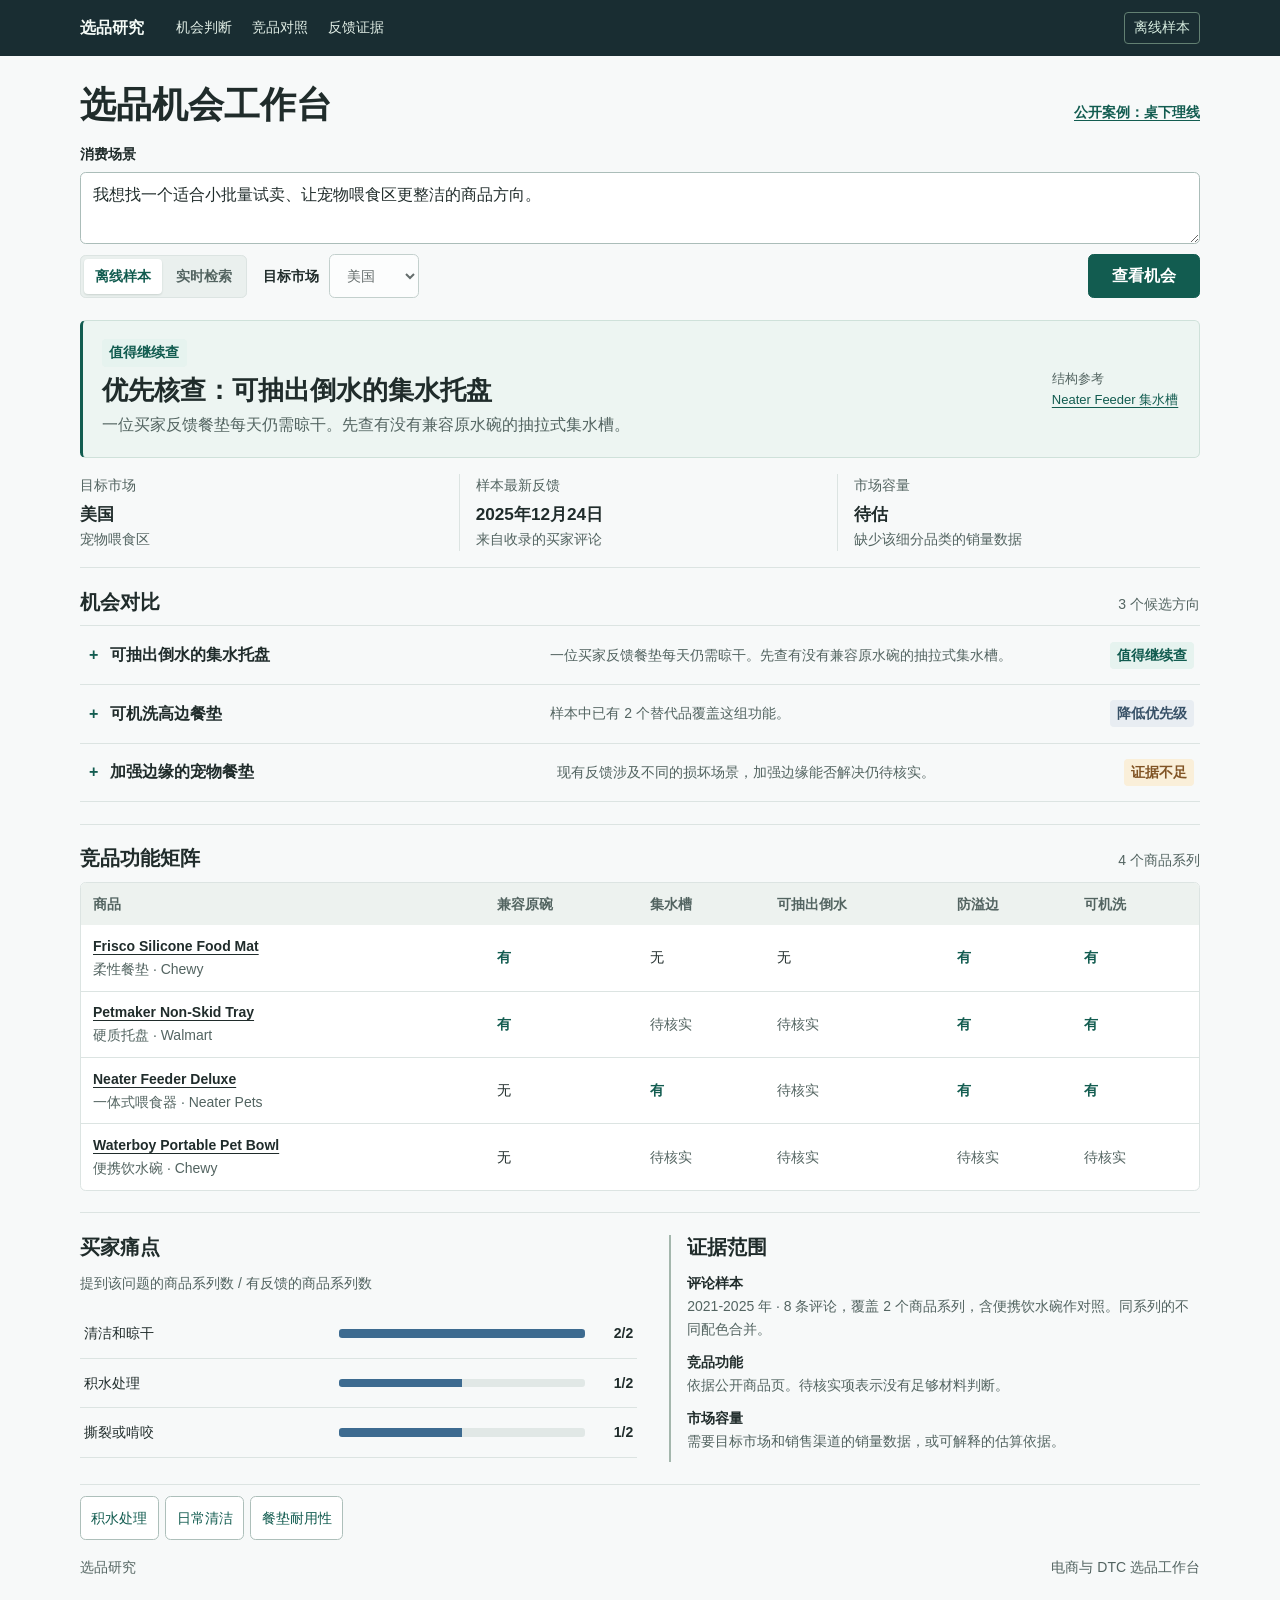
==== commerce/index.html @ ef38ed2f "Add Chinese e-commerce opportunity demo" ====
<!doctype html>
<html lang="zh-CN">
<head>
  <meta charset="utf-8">
  <meta name="viewport" content="width=device-width, initial-scale=1">
  <title>选品机会工作台</title>
  <link rel="stylesheet" href="styles.css">
  <script defer src="evidence.js"></script>
  <script defer src="analysis.js"></script>
  <script defer src="zh.js"></script>
  <script defer src="app.js"></script>
</head>
<body>
  <a class="skip" href="#main">跳到选品研究</a>
  <header class="topbar">
    <div class="frame top-inner">
      <span class="brand">选品研究</span>
      <nav aria-label="报告导航">
        <a href="#opportunities">机会判断</a>
        <a href="#competition">竞品对照</a>
        <a href="#evidence">反馈证据</a>
      </nav>
      <span class="mode" id="mode-status">离线样本</span>
    </div>
  </header>
  <main id="main" class="frame">
    <section class="intro" aria-labelledby="page-title">
      <div class="case-heading"><h1 id="page-title">选品机会工作台</h1><a class="case-link" href="desk-cable-case.html">公开案例：桌下理线</a></div>
      <form id="brief-form">
        <label for="scene">消费场景</label>
        <textarea id="scene" name="scene" rows="2" minlength="2" maxlength="400" required placeholder="例如：养宠家庭每天要擦掉水碗周围的积水，有哪些可以小批量试卖的方向？"></textarea>
        <div class="form-controls">
          <fieldset class="segmented" aria-label="数据模式">
            <label><input type="radio" name="mode" value="sample" checked><span>离线样本</span></label>
            <label><input type="radio" name="mode" value="live"><span>实时检索</span></label>
          </fieldset>
          <label for="market" class="market-label">目标市场</label>
          <select id="market" name="market" disabled aria-label="目标市场"><option value="US">美国</option><option value="GB">英国</option><option value="CA">加拿大</option></select>
          <button class="primary" id="run-button" type="submit">查看机会</button>
        </div>
        <details id="search-options" class="search-options" hidden><summary>补充搜索关键词</summary>
          <label for="keywords" class="sr-only">英文关键词，可选</label>
          <input id="keywords" name="keywords" maxlength="120" placeholder="英文关键词，可选，例如 pet feeding mat">
        </details>
      </form>
    </section>
    <p id="announcement" class="sr-only" role="status"></p>
    <div id="result"></div>
    <noscript><p>请启用浏览器的 JavaScript。</p></noscript>
  </main>
  <footer class="frame footer"><span>选品研究</span><span>电商与 DTC 选品工作台</span></footer>
</body>
</html>
---- commerce/styles.css ----
:root{color-scheme:light;--ink:#202c2b;--muted:#536461;--line:#dce4e2;--paper:#f7f9f9;--surface:#fff;--green:#125c50;--pale:#e6f3ef;--blue:#3d6b90;--ochre:#805324;--warm:#faefd9}
*{box-sizing:border-box}
[hidden]{display:none!important}
body{margin:0;background:var(--paper);color:var(--ink);font:1rem/1.65 "PingFang SC","Microsoft YaHei UI","Noto Sans CJK SC","Segoe UI",sans-serif}
button,textarea,select,input{font:inherit}
a{color:var(--green);text-underline-offset:.2em}
button,summary{cursor:pointer}
:focus-visible{outline:3px solid #386eaa;outline-offset:3px}
.frame{width:min(100% - 3rem,70rem);margin-inline:auto}
.topbar{background:#192d32;color:#f5fbf7}
.top-inner{min-height:3.5rem;display:flex;align-items:center;gap:2rem}
.brand{font-weight:750;white-space:nowrap}
.topbar nav{display:flex;gap:1.25rem;flex:1}
.topbar a{color:#e1eee6;font-size:.875rem;text-decoration:none}
.topbar a:hover{text-decoration:underline}
.mode{font-size:.875rem;color:#d7ede0;border:1px solid #628072;border-radius:.25rem;padding:.2rem .55rem;white-space:nowrap;margin-left:auto}
.intro{padding:1.65rem 0 1.35rem}
h1,h2,h3,p{margin-top:0}
h1{font-size:2.25rem;line-height:1.25;margin-bottom:1rem}
h2{font-size:1.25rem;line-height:1.25;margin-bottom:.75rem}
h3{font-size:1.075rem;line-height:1.25;margin-bottom:.4rem}
.case-heading{display:flex;align-items:baseline;justify-content:space-between;gap:.5rem;flex-wrap:wrap;margin-bottom:1rem}
.case-heading h1{margin:0}
.case-link{font-size:.875rem;font-weight:650}
.case-brief{margin:0;color:var(--muted)}
.case-brief strong{margin-inline-end:.5rem;color:var(--ink)}
.case-note{margin:.6rem 0 0}
.case-opening{display:grid;grid-template-columns:minmax(0,1.45fr) minmax(0,1fr);gap:1.5rem;align-items:center;padding:0 0 1rem;border-bottom:1px solid var(--line);scroll-margin-top:1rem}
.case-visual{margin:0;min-width:0}
.case-visual img{display:block;width:100%;height:auto;aspect-ratio:1280/853;border:1px solid var(--line);border-radius:.35rem;background:#e8ebea}
.case-visual figcaption{display:flex;flex-wrap:wrap;gap:.15rem .6rem;margin-top:.4rem;color:var(--muted);font-size:.875rem}
.case-visual figcaption strong{color:var(--ink)}
.case-judgment{min-width:0}
.concept-parts{margin:.8rem 0;font-size:.875rem}
.concept-parts div{display:grid;grid-template-columns:4.6rem minmax(0,1fr);gap:.4rem;border-top:1px solid var(--line);padding:.35rem 0}
.concept-parts dt{font-weight:650}
.concept-parts dd{margin:0;color:var(--muted)}
label{display:block;font-weight:650;font-size:.875rem;margin-bottom:.35rem}
.form-controls{display:flex;align-items:center;gap:.65rem;flex-wrap:wrap;margin-top:.6rem}
textarea,button,select{min-height:2.75rem;border-radius:.35rem}
textarea{display:block;width:100%;border:1px solid #abbdb9;background:var(--surface);color:var(--ink);padding:.55rem .75rem;resize:vertical}
.market-label{margin:0 0 0 .35rem}
select{border:1px solid #abbdb9;color:var(--ink);background:var(--surface);padding:.35rem .8rem;font-size:.875rem;min-width:5rem}
select:disabled{opacity:.68}
.segmented{display:inline-flex;gap:.15rem;padding:.18rem;margin:0;border:1px solid var(--line);border-radius:.35rem;background:#eaf0ee}
.segmented label{position:relative;margin:0;cursor:pointer}
.segmented input{position:absolute;opacity:0;width:1px;height:1px}
.segmented span{display:block;padding:.38rem .7rem;color:var(--muted);font-weight:650;border-radius:.25rem;white-space:nowrap}
.segmented input:checked+span{background:var(--surface);color:var(--green);box-shadow:0 1px 2px #15332a26}
.segmented input:focus-visible+span{outline:2px solid #386eaa;outline-offset:1px}
.search-options{margin-top:.65rem;font-size:.875rem;color:var(--muted)}
.search-options input{margin-top:.4rem;display:block;width:min(100%,32rem);padding:.45rem .65rem;border:1px solid #abbdb9;border-radius:.3rem;background:white}
button.primary{appearance:none;border:1px solid var(--green);background:var(--green);color:white;font-weight:650;padding:.5rem 1rem}
button.primary:hover{background:#0e4933}
button.primary:disabled{opacity:.65;cursor:wait}
#run-button{margin-left:auto;min-width:7rem}
.report-head{display:grid;grid-template-columns:minmax(0,1fr) auto;gap:1.25rem;padding:1.15rem 1.2rem;border:1px solid #cfe1da;border-left:3px solid var(--green);border-radius:.35rem;align-items:center;background:#edf5f2}
.verdict h2{font-size:1.65rem;margin:.45rem 0 .35rem}
.verdict p{margin:0;color:var(--muted);max-width:62ch}
.reference{display:grid;grid-template-columns:5.5rem minmax(0,8rem);align-items:center;gap:.6rem;margin:0;font-size:.8125rem;color:var(--muted)}
.reference img{width:5.5rem;height:4rem;object-fit:contain;border:1px solid var(--line);border-radius:.25rem;background:white}
.reference:has(img[hidden]){grid-template-columns:minmax(0,8rem)}
.metrics{display:grid;grid-template-columns:repeat(3,minmax(0,1fr));margin:0;padding:1rem 0;border-bottom:1px solid var(--line);gap:1rem}
.metrics div+div{border-left:1px solid var(--line);padding-left:1rem}
.metrics dt{font-size:.875rem;color:var(--muted)}
.metrics dd{margin:.15rem 0 0;font-weight:700;font-size:1.075rem}
.metrics small,.subtle{display:block;color:var(--muted);font-size:.875rem;font-weight:400}
.section{padding:1.35rem 0;border-bottom:1px solid var(--line);scroll-margin-top:1rem}
.section-head{display:flex;align-items:baseline;justify-content:space-between;gap:.65rem;flex-wrap:wrap;margin-bottom:.6rem}
.section-head h2{margin:0}
.status{display:inline-block;padding:.125rem .45rem;font-size:.875rem;font-weight:700;border-radius:.25rem;background:var(--warm);color:var(--ochre)}
.status.research{background:var(--pale);color:var(--green)}
.status.covered{background:#e8edf2;color:#385167}
.opportunities{display:grid;gap:0;border-top:1px solid var(--line)}
.opportunities details{border-bottom:1px solid var(--line)}
.opportunities summary{display:grid;grid-template-columns:minmax(0,1.2fr) minmax(0,1.45fr) auto;gap:.65rem;align-items:center;padding:.65rem .35rem;min-height:3.6rem;list-style:none}
.opportunities summary::-webkit-details-marker{display:none}
.opportunities summary:hover,.opportunities details[open] summary{background:#eaf2ed}
.direction{display:flex;align-items:center;gap:.55rem;font-weight:700}
.direction::before{content:"+";color:var(--green);width:1em;text-align:center;flex:none}
details[open] .direction::before{content:"-"}
.next-summary{color:var(--muted);font-size:.875rem}
.detail-body{padding:.75rem 1.1rem 1rem 1.6rem}
.detail-body p{margin:0 0 .4rem}
.detail-body p:last-child{margin:0}
.table-wrap{overflow-x:auto;background:var(--surface);border:1px solid var(--line);border-radius:.35rem}
table{width:100%;min-width:42rem;border-collapse:collapse;font-size:.875rem;text-align:left}
th,td{padding:.6rem .75rem;border-bottom:1px solid var(--line);vertical-align:middle}
thead th{color:var(--muted);font-weight:650;background:#edf2ef}
tbody th{font-weight:650}
tbody th a{color:var(--ink)}
tr:last-child td,tr:last-child th{border-bottom:0}
.yes{color:var(--green);font-weight:650}
.unknown{color:var(--muted)}
.visual-grid{display:grid;grid-template-columns:minmax(0,1.05fr) minmax(0,1fr);gap:2rem;align-items:start}
.bar-group{border-bottom:1px solid var(--line);padding:.3rem 0}
.bar-group summary{display:grid;grid-template-columns:minmax(8rem,1fr) minmax(3rem,1fr) 2.5rem;gap:.5rem;align-items:center;list-style:none;padding:.5rem .25rem;font-size:.875rem}
.bar-group summary::-webkit-details-marker{display:none}
.bar-group summary:hover{background:#ecf2ee}
.bar-track{background:#e1e8e6;height:.55rem;border-radius:.2rem;overflow:hidden}
.bar-fill{display:block;height:100%;background:var(--blue)}
.bar-count{font-weight:700;text-align:right}
.evidence-list{margin:.15rem 0 .6rem;padding:0;list-style:none}
.evidence-list li{border-left:2px solid #53809d;padding:.35rem .6rem;margin:.45rem 0;font-size:.875rem}
.evidence-list li.counter{border-color:#aa8c49}
.evidence-list p{margin:0 0 .15rem}
.evidence-list a{font-weight:650}
.notes{padding-left:1rem;border-left:2px solid #a4b7ad}
.notes dl{margin:0}
.notes dt{font-weight:700;font-size:.875rem}
.notes dd{margin:0 0 .6rem;color:var(--muted);font-size:.875rem}
.empty{margin-bottom:1rem;padding:1.25rem 0;border-block:1px solid var(--line)}
.empty p{color:var(--muted)}
.example{background:var(--surface);border:1px solid #adbfba;padding:.35rem .65rem;color:var(--green);font-size:.875rem;text-align:left;max-width:100%;overflow-wrap:anywhere}
.example:hover{background:var(--pale)}
.examples{display:flex;flex-wrap:wrap;gap:.4rem;margin-top:.7rem}
.live-theme{border-top:1px solid var(--line);padding:.55rem 0}
.live-theme summary{font-weight:650}
.live-theme summary .subtle{display:inline;margin-left:.25rem}
.leads{margin:.25rem 0;padding:0;list-style:none}
.leads li{padding:.6rem 0;border-bottom:1px solid var(--line);overflow-wrap:anywhere}
.leads li:last-child{border-bottom:0}
.leads h3{font-size:1rem;margin:0 0 .2rem}
.leads p,.search-log{font-size:.875rem;color:var(--muted);margin:0}
.search-log{margin:.3rem 0;padding-inline-start:1.2rem;overflow-wrap:anywhere}
.footer{padding:1rem 0 1.5rem;color:var(--muted);display:flex;justify-content:space-between;gap:.5rem;font-size:.875rem}
.skip{position:absolute;left:1rem;top:-4rem;background:white;padding:.5rem;z-index:1}
.skip:focus{top:.3rem}
.sr-only{position:absolute;width:1px;height:1px;clip-path:inset(50%);overflow:hidden;white-space:nowrap}
@media(max-width:44rem){.frame{width:calc(100% - 1.75rem)}.top-inner{gap:.75rem}.topbar nav{display:none}.intro{padding-top:1.25rem}h1{font-size:1.8rem}.report-head{grid-template-columns:1fr;gap:.65rem;padding:.85rem}.verdict h2{font-size:1.35rem}.reference{display:none}.metrics{gap:.5rem}.metrics dd{font-size:.95rem}.metrics div+div{padding-left:.5rem}.visual-grid{grid-template-columns:1fr;gap:1rem}.opportunities summary{grid-template-columns:minmax(0,1fr) auto}.next-summary{grid-row:2;grid-column:1 / -1;margin-left:1.6rem}.detail-body{padding-left:.65rem}}
@media(max-width:26rem){.form-controls{gap:.4rem}.market-label{margin:0}.metrics small{font-size:.8125rem}.bar-group summary{grid-template-columns:minmax(7.5rem,1.3fr) minmax(2rem,1fr) 2.5rem}}
@media(max-width:44rem){.case-opening{grid-template-columns:1fr;gap:1rem}.case-judgment .verdict h2{margin-bottom:.3rem}}
@media print{.topbar,form,.footer,.examples{display:none}.frame{width:100%}body{background:white}.intro{padding:.25rem 0}.table-wrap{overflow:visible}.section{break-inside:avoid}}
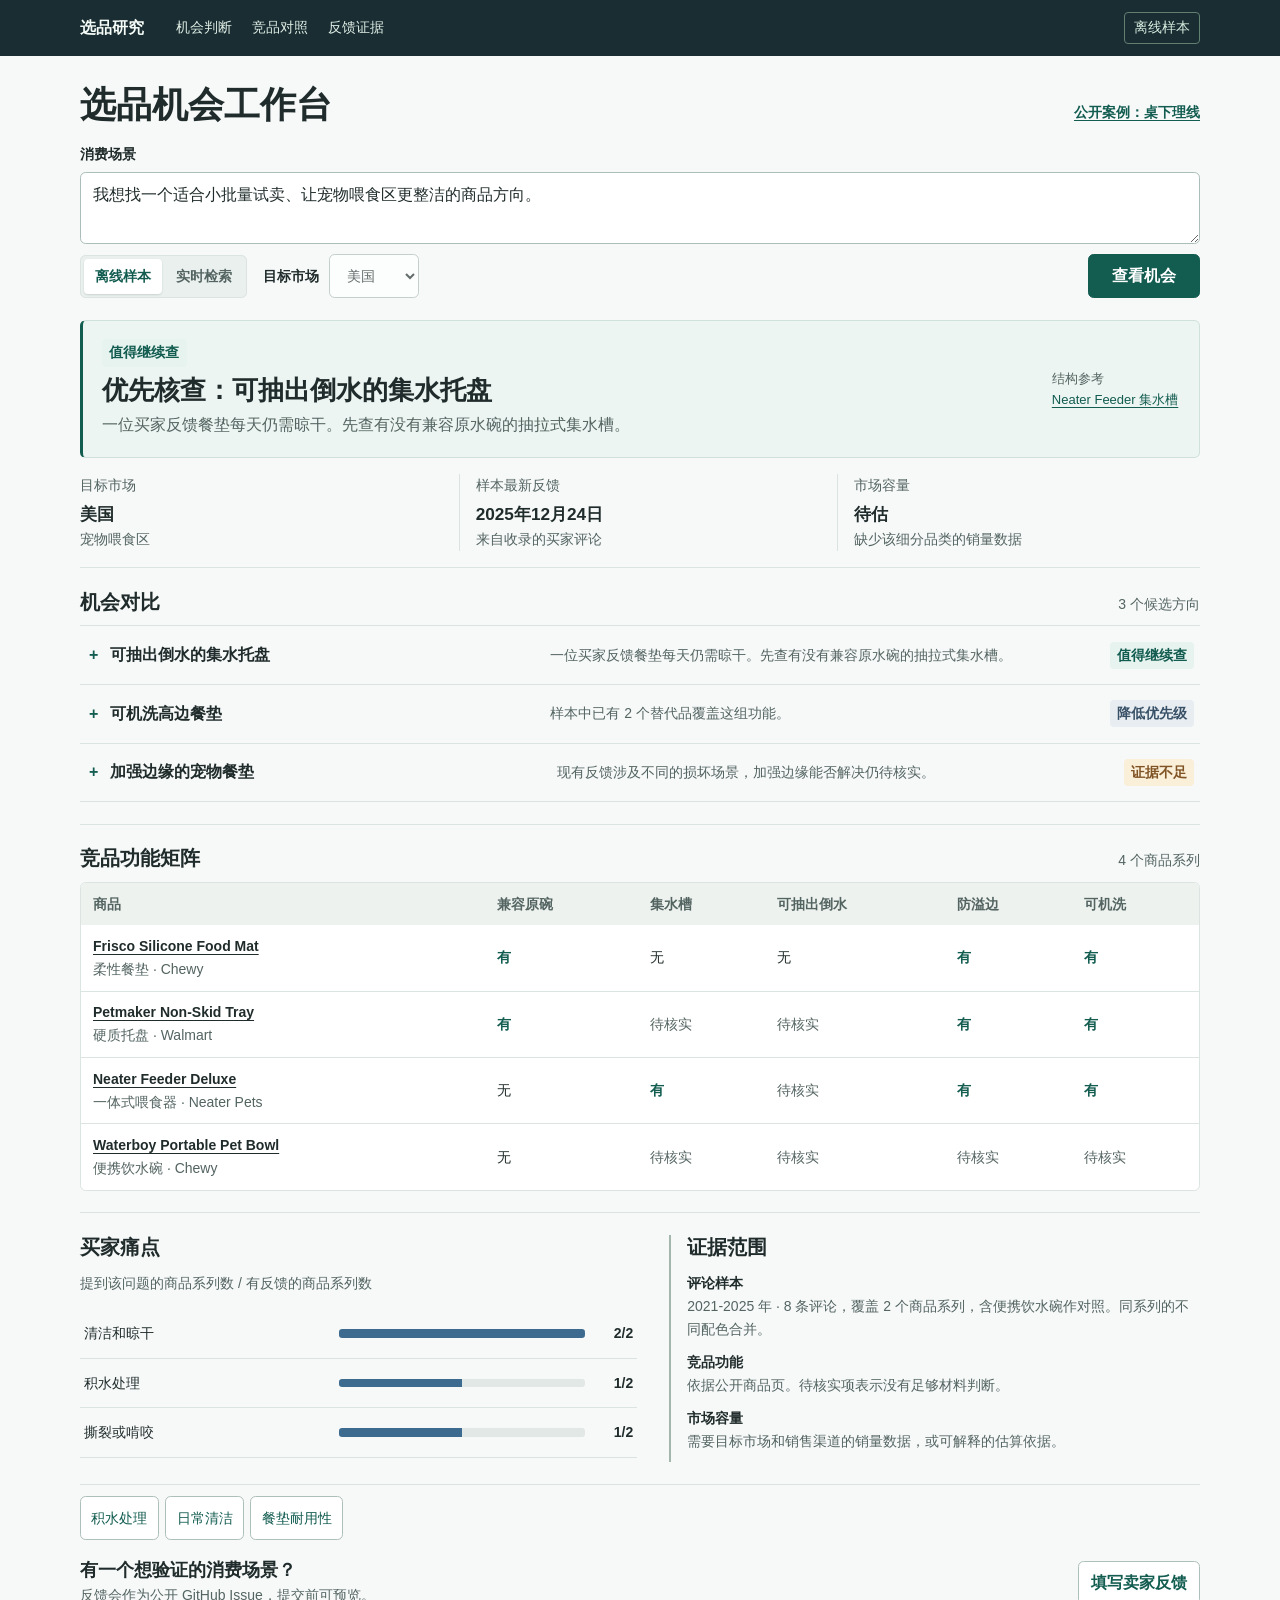
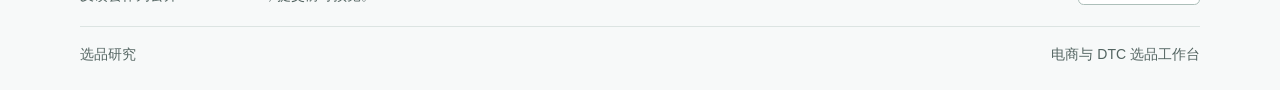
==== commit 7a187c98: "Link concept evidence and add seller feedback" ====
--- a/commerce/index.html
+++ b/commerce/index.html
@@ -47,6 +47,10 @@
     <p id="announcement" class="sr-only" role="status"></p>
     <div id="result"></div>
     <noscript><p>请启用浏览器的 JavaScript。</p></noscript>
+    <section class="seller-feedback" aria-labelledby="feedback-title">
+      <div><h2 id="feedback-title">有一个想验证的消费场景？</h2><p>反馈会作为公开 GitHub Issue，提交前可预览。</p></div>
+      <a class="feedback-link" href="https://github.com/lulin0108/ai-assisted-community-signal-pipeline/issues/new?template=seller-feedback.yml" target="_blank" rel="noopener noreferrer">填写卖家反馈</a>
+    </section>
   </main>
   <footer class="frame footer"><span>选品研究</span><span>电商与 DTC 选品工作台</span></footer>
 </body>
--- a/commerce/styles.css
+++ b/commerce/styles.css
@@ -30,11 +30,26 @@
 .case-visual img{display:block;width:100%;height:auto;aspect-ratio:1280/853;border:1px solid var(--line);border-radius:.35rem;background:#e8ebea}
 .case-visual figcaption{display:flex;flex-wrap:wrap;gap:.15rem .6rem;margin-top:.4rem;color:var(--muted);font-size:.875rem}
 .case-visual figcaption strong{color:var(--ink)}
+.concept-map{position:relative}
+.concept-pin{position:absolute;display:grid;place-items:center;width:2rem;height:2rem;transform:translate(-50%,-50%);border:2px solid #fff;background:#134f46;color:white;border-radius:50%;font-weight:750;text-decoration:none;box-shadow:0 0 0 1px #134f46}
+.concept-pin:hover{background:#183e53}
+.pin-clamp{left:16%;top:24%}
+.pin-tray{left:46%;top:60%}
+.pin-outlet{left:79%;top:68%}
 .case-judgment{min-width:0}
 .concept-parts{margin:.8rem 0;font-size:.875rem}
 .concept-parts div{display:grid;grid-template-columns:4.6rem minmax(0,1fr);gap:.4rem;border-top:1px solid var(--line);padding:.35rem 0}
 .concept-parts dt{font-weight:650}
 .concept-parts dd{margin:0;color:var(--muted)}
+.design-evidence{border-top:1px solid var(--line)}
+.design-detail{border-bottom:1px solid var(--line);scroll-margin-top:1rem}
+.design-detail summary{padding:.55rem .15rem;font-weight:650}
+.design-detail summary .subtle{display:inline;margin-left:.45rem}
+.design-detail:target summary{background:var(--pale);color:var(--green)}
+.design-facts{display:grid;grid-template-columns:5rem minmax(0,1fr);gap:.4rem .75rem;margin:.15rem 0 1rem;padding-inline:.85rem;font-size:.875rem}
+.design-facts dt{font-weight:650}
+.design-facts dd{margin:0;color:var(--muted)}
+.design-facts a{display:inline-block;margin-inline-start:.3rem}
 label{display:block;font-weight:650;font-size:.875rem;margin-bottom:.35rem}
 .form-controls{display:flex;align-items:center;gap:.65rem;flex-wrap:wrap;margin-top:.6rem}
 textarea,button,select{min-height:2.75rem;border-radius:.35rem}
@@ -124,6 +139,11 @@
 .leads p,.search-log{font-size:.875rem;color:var(--muted);margin:0}
 .search-log{margin:.3rem 0;padding-inline-start:1.2rem;overflow-wrap:anywhere}
 .footer{padding:1rem 0 1.5rem;color:var(--muted);display:flex;justify-content:space-between;gap:.5rem;font-size:.875rem}
+.seller-feedback{display:flex;align-items:center;justify-content:space-between;gap:.75rem;flex-wrap:wrap;padding:1.15rem 0;border-bottom:1px solid var(--line)}
+.seller-feedback h2{margin:0 0 .2rem;font-size:1.125rem}
+.seller-feedback p{margin:0;color:var(--muted);font-size:.875rem}
+.feedback-link{display:inline-flex;align-items:center;min-height:2.75rem;padding:.35rem .75rem;border:1px solid #adbfba;border-radius:.35rem;background:white;font-weight:650;text-decoration:none}
+.feedback-link:hover{background:var(--pale)}
 .skip{position:absolute;left:1rem;top:-4rem;background:white;padding:.5rem;z-index:1}
 .skip:focus{top:.3rem}
 .sr-only{position:absolute;width:1px;height:1px;clip-path:inset(50%);overflow:hidden;white-space:nowrap}
